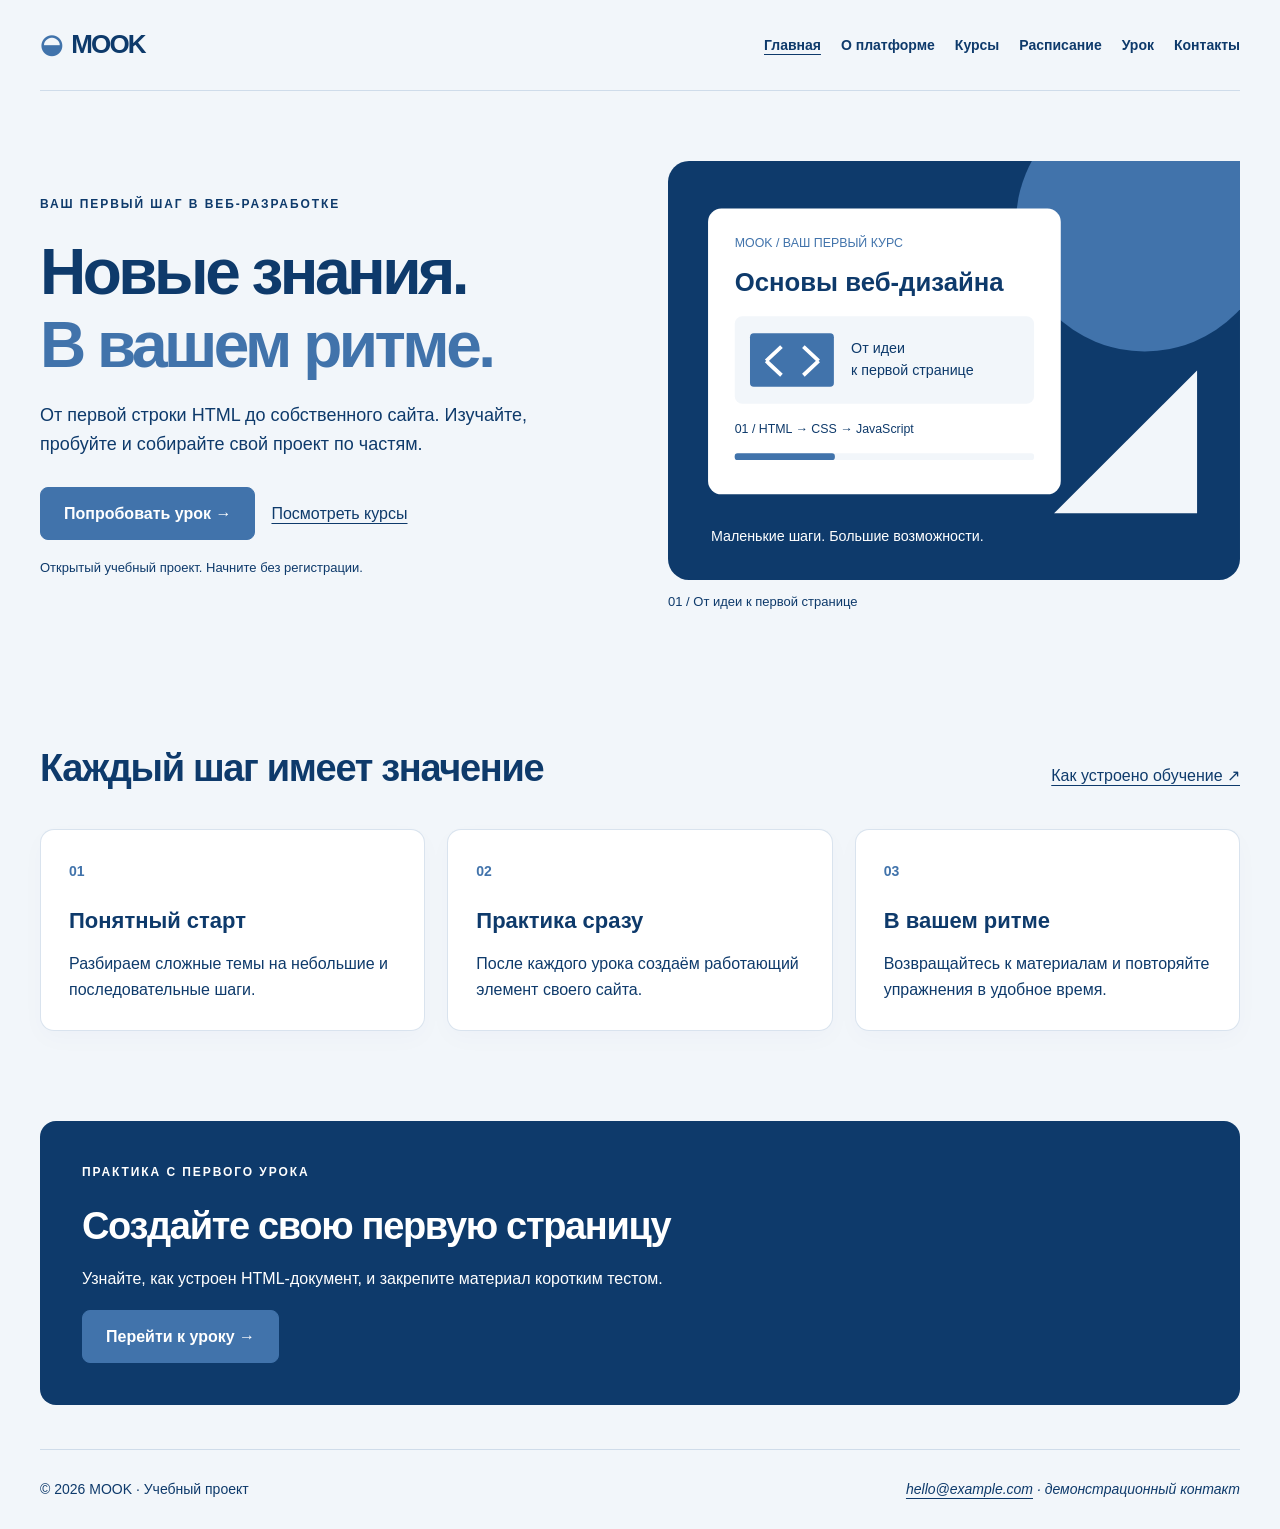
==== index.html @ a64ad2af "Complete MOOK coursework website and semantic HTML practice" ====
<!DOCTYPE html>
<html lang="ru">
<head>
<meta charset="UTF-8">
<meta name="viewport" content="width=device-width, initial-scale=1.0">
<title>Учитесь создавать сайты — MOOK</title>
<link rel="stylesheet" href="style.css">
</head>
<body>
<a class="skip" href="#main">Перейти к содержимому</a><header class="site-header wrap"><a class="brand" href="index.html">MOOK</a><button class="menu-toggle" type="button" aria-controls="main-menu" aria-expanded="false">Меню</button><nav id="main-menu" aria-label="Основная навигация"><a href="index.html" aria-current="page">Главная</a><a href="about.html">О платформе</a><a href="courses.html">Курсы</a><a href="schedule.html">Расписание</a><a href="lesson.html">Урок</a><a href="contacts.html">Контакты</a></nav></header><main id="main" class="wrap fade-in"><section class="hero"><div><p class="eyebrow">ВАШ ПЕРВЫЙ ШАГ В ВЕБ-РАЗРАБОТКЕ</p><h1>Новые знания.<br><span>В вашем ритме.</span></h1><p class="lead">От первой строки HTML до собственного сайта. Изучайте, пробуйте и собирайте свой проект по частям.</p><div class="actions"><a class="button" href="lesson.html">Попробовать урок →</a><a href="courses.html">Посмотреть курсы</a></div><p class="small">Открытый учебный проект. Начните без регистрации.</p></div><figure><img src="images/hero.svg" width="600" height="440" alt="Учебный маршрут: HTML, CSS и JavaScript"><figcaption>01 / От идеи к первой странице</figcaption></figure></section><section class="section"><div class="section-head"><h2>Каждый шаг имеет значение</h2><a href="about.html">Как устроено обучение ↗</a></div><div class="grid"><article class="card"><span class="number">01</span><h3>Понятный старт</h3><p>Разбираем сложные темы на небольшие и последовательные шаги.</p></article><article class="card"><span class="number">02</span><h3>Практика сразу</h3><p>После каждого урока создаём работающий элемент своего сайта.</p></article><article class="card"><span class="number">03</span><h3>В вашем ритме</h3><p>Возвращайтесь к материалам и повторяйте упражнения в удобное время.</p></article></div></section><section class="band"><p class="eyebrow">ПРАКТИКА С ПЕРВОГО УРОКА</p><h2>Создайте свою первую страницу</h2><p>Узнайте, как устроен HTML-документ, и закрепите материал коротким тестом.</p><a class="button" href="lesson.html">Перейти к уроку →</a></section></main><footer class="site-footer wrap" id="contacts"><p>© 2026 MOOK · Учебный проект</p><address><a href="mailto:hello@example.com">hello@example.com</a> · демонстрационный контакт</address></footer><script src="script.js"></script></body></html>
---- style.css ----
:root { --ink: #0E3A6B; --blue: #4173AB; --paper: #F2F6FA; --white: #fff; }
* { box-sizing: border-box; }
html { scroll-behavior: smooth; }
body { margin: 0; font-family: Arial, sans-serif; color: var(--ink); background: var(--paper); line-height: 1.6; }
h1, h2, h3, p, figure { margin: 0 0 18px; }
h1, h2, h3 { line-height: 1.15; }
h1 { font-size: clamp(36px, 5vw, 68px); letter-spacing: -.055em; }
h2 { font-size: clamp(27px, 3vw, 38px); letter-spacing: -.035em; }
h3 { font-size: 22px; }
a { color: inherit; text-underline-offset: 4px; }
a:hover { color: var(--blue); }
button, input, select, textarea { font: inherit; }
button, .button { cursor: pointer; }
img { max-width: 100%; height: auto; display: block; }
.wrap { width: min(1200px, calc(100% - 48px)); margin: auto; }
.site-header { display: flex; justify-content: space-between; align-items: center; gap: 24px; padding-block: 24px; border-bottom: 1px solid #4173ab33; }
.brand { font-size: 26px; font-weight: 800; text-decoration: none; letter-spacing: -.07em; }
.brand::before { content: '◒'; margin-right: 10px; color: var(--blue); }
nav { display: flex; flex-wrap: wrap; gap: 20px; align-items: center; }
nav a { text-decoration: none; font-size: 14px; font-weight: bold; }
nav a:hover, nav a[aria-current="page"] { text-decoration: underline; }
.button, button { display: inline-block; border: 1px solid var(--blue); padding: 13px 23px; background: var(--blue); color: white; text-decoration: none; border-radius: 8px; font-weight: bold; transition: background-color .3s, transform .3s; }
.button:hover, button:hover { background: var(--ink); color: white; transform: translateY(-2px); }
.button.secondary { background: transparent; color: var(--ink); }
.button.secondary:hover { background: white; }
.eyebrow { font-size: 12px; font-weight: bold; letter-spacing: .16em; text-transform: uppercase; margin-bottom: 22px; }
.hero { display: grid; grid-template-columns: 1fr 1fr; align-items: center; gap: 56px; padding-block: 70px; }
.hero h1 span { color: var(--blue); }
.lead { font-size: 18px; max-width: 550px; }
.actions { display: flex; flex-wrap: wrap; align-items: center; gap: 16px; margin: 28px 0 18px; }
.small, figcaption { font-size: 13px; }
figcaption { margin-top: 12px; }
.section { padding-block: 46px; }
.section-head { display: flex; justify-content: space-between; align-items: baseline; gap: 24px; margin-bottom: 20px; }
.grid { display: grid; grid-template-columns: repeat(3, minmax(0, 1fr)); gap: 22px; }
.card { background: white; border: 1px solid #4173ab33; border-radius: 14px; padding: 28px; box-shadow: 0 8px 24px #0e3a6b06; }
.card p:last-child { margin-bottom: 0; }
.number { display: inline-block; color: var(--blue); font-size: 14px; font-weight: bold; margin-bottom: 26px; }
.band { background: var(--ink); color: white; border-radius: 16px; padding: 42px; margin-block: 44px; }
.site-footer { display: flex; justify-content: space-between; flex-wrap: wrap; gap: 18px; padding-block: 28px; border-top: 1px solid #4173ab33; font-size: 14px; }
.site-footer p { margin: 0; }
.skip { position: absolute; left: 12px; top: -80px; background: white; padding: 10px; z-index: 10; }
.skip:focus { top: 10px; }
:focus-visible { outline: 3px solid var(--blue); outline-offset: 5px; }
.page-title { padding: 55px 0 28px; max-width: 820px; }
.page-title h1 { font-size: clamp(36px, 5vw, 58px); }
.panel { padding: 32px; background: white; border: 1px solid #4173ab33; border-radius: 14px; margin: 24px 0; }
label { display: block; font-weight: bold; margin-bottom: 8px; }
input, textarea, select { width: 100%; min-width: 0; padding: 12px; border: 1px solid var(--blue); border-radius: 6px; background: white; color: var(--ink); }
textarea { min-height: 110px; resize: vertical; }
.field { margin-bottom: 18px; }
.form-layout { display: grid; grid-template-columns: 1fr 1fr; gap: 22px; }
.form-layout .full { grid-column: 1 / -1; }
.status { min-height: 28px; font-weight: bold; margin-top: 16px; }
.table-scroll { overflow-x: auto; }
table { width: 100%; border-collapse: collapse; margin: 12px 0; }
caption { text-align: left; font-weight: bold; margin-bottom: 12px; }
th, td { text-align: left; padding: 15px; border-bottom: 1px solid #4173ab33; }
th { background: var(--paper); }
details { border-bottom: 1px solid #4173ab33; padding: 18px 0; }
summary { font-size: 20px; font-weight: bold; cursor: pointer; }
details p { margin-top: 16px; }
.menu-toggle { display: none; }
.quiz label { font-weight: normal; padding: 9px 0; }
.quiz input { width: auto; margin-right: 8px; }
fieldset { border: 1px solid #4173ab33; border-radius: 8px; margin: 20px 0; padding: 18px; }
legend { font-weight: bold; padding: 0 7px; }
video { display: block; width: 100%; max-width: 680px; border-radius: 12px; background: var(--ink); }
.motion-card { transition: transform .3s, box-shadow .3s; }
.motion-card:hover { transform: translateY(-7px); box-shadow: 0 14px 30px #0e3a6b1c; }
.fade-in { animation: appear .7s ease-out both; }
@keyframes appear { from { opacity: 0; transform: translateY(15px); } to { opacity: 1; transform: translateY(0); } }
@media (max-width: 900px) { .site-header { gap: 14px; } nav { gap: 12px; } .hero { gap: 26px; } }
@media (max-width: 768px) { .grid { grid-template-columns: repeat(2, minmax(0, 1fr)); } .hero { grid-template-columns: 1fr; padding-block: 40px; } .hero figure { max-width: 540px; } .site-header { flex-wrap: wrap; } .form-layout { grid-template-columns: 1fr; } }
@media (max-width: 576px) { .wrap { width: calc(100% - 32px); } .grid { grid-template-columns: 1fr; } .site-footer { flex-direction: column; text-align: center; } .site-header { align-items: center; } .site-header nav { width: 100%; } .section-head { display: block; } .band, .panel { padding: 24px; } .section { padding-block: 28px; } .menu-toggle { display: block; padding: 8px 14px; } .js .site-header nav { display: none; } .js .site-header nav.is-open { display: flex; flex-direction: column; align-items: stretch; } }
@media (prefers-reduced-motion: reduce) { html { scroll-behavior: auto; } *, *::before, *::after { animation: none !important; transition: none !important; } }

pre { padding: 18px; background: var(--paper); border-radius: 8px; overflow-x: auto; }
[hidden] { display: none !important; }
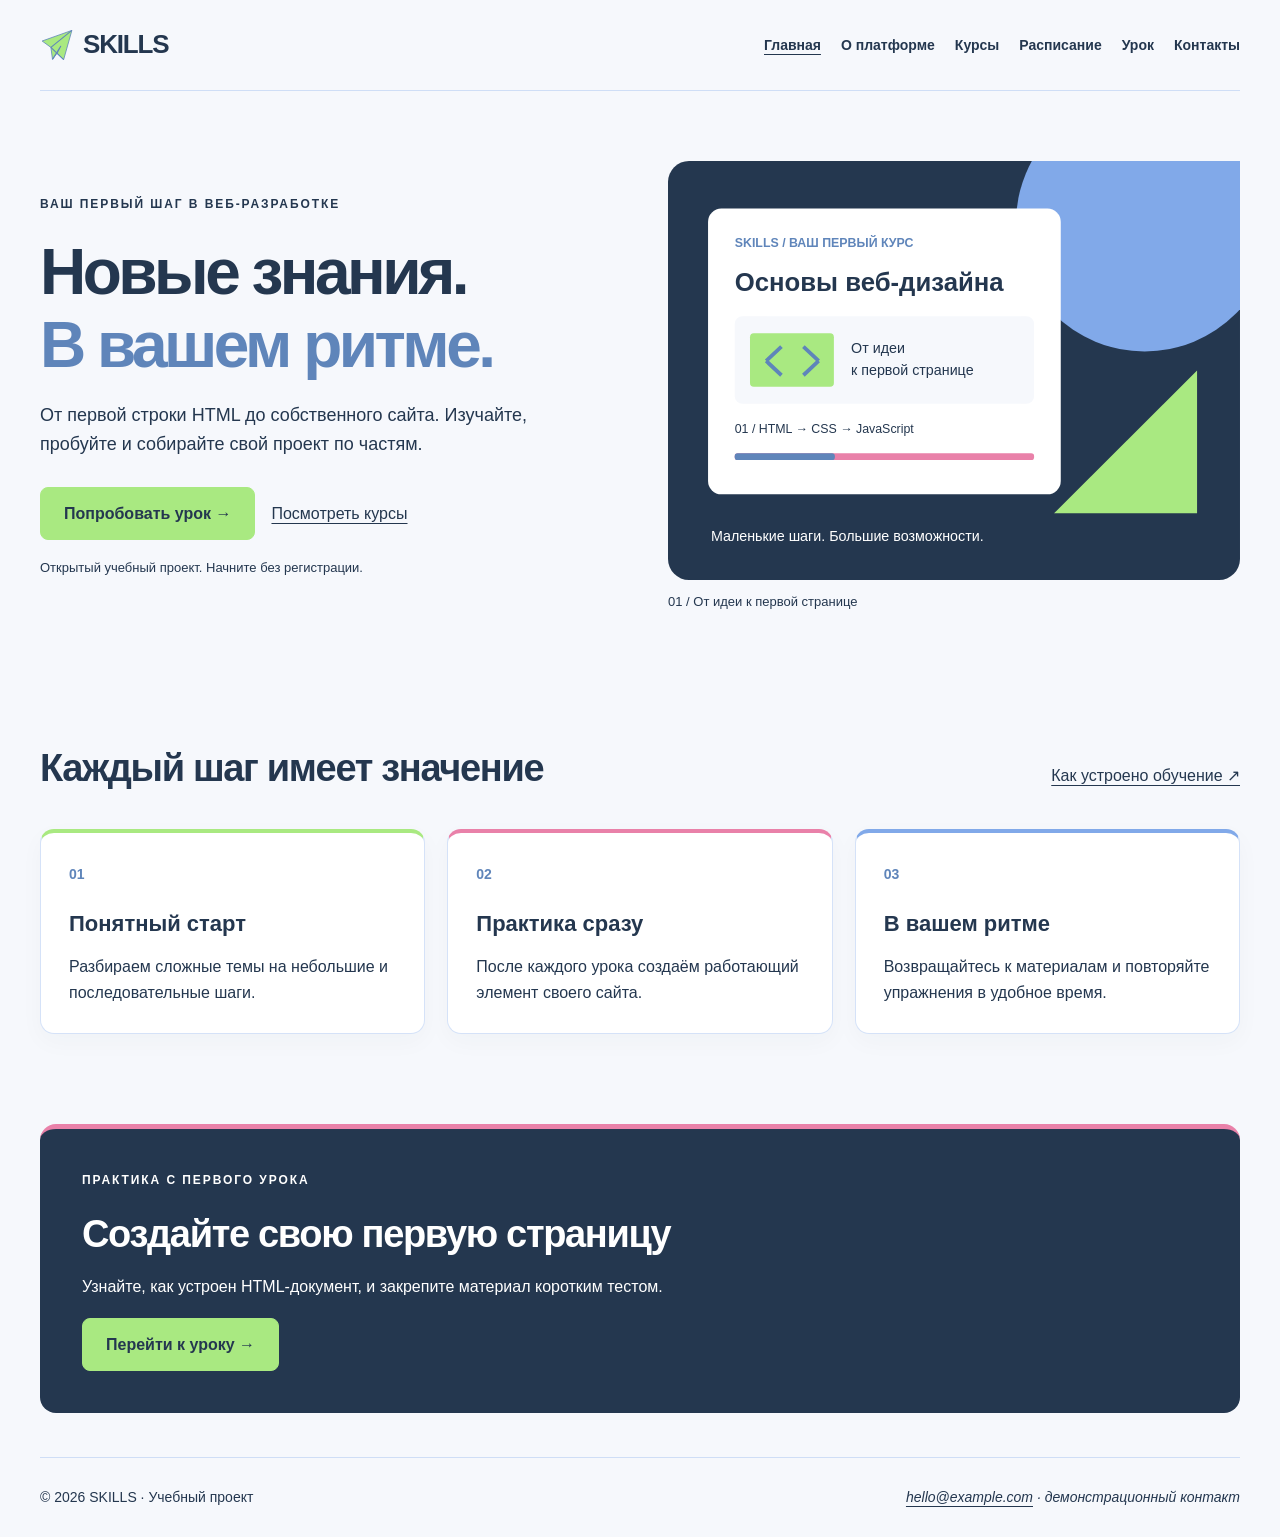
==== commit b5aced7a: "Complete MOOK coursework website and semantic HTML practice" ====
--- a/index.html
+++ b/index.html
@@ -3,8 +3,10 @@
 <head>
 <meta charset="UTF-8">
 <meta name="viewport" content="width=device-width, initial-scale=1.0">
-<title>Учитесь создавать сайты — MOOK</title>
+<title>Учитесь создавать сайты — SKILLS</title>
+<meta name="theme-color" content="#F6F8FC">
+<link rel="icon" href="images/paper-plane.svg" type="image/svg+xml">
 <link rel="stylesheet" href="style.css">
 </head>
 <body>
-<a class="skip" href="#main">Перейти к содержимому</a><header class="site-header wrap"><a class="brand" href="index.html">MOOK</a><button class="menu-toggle" type="button" aria-controls="main-menu" aria-expanded="false">Меню</button><nav id="main-menu" aria-label="Основная навигация"><a href="index.html" aria-current="page">Главная</a><a href="about.html">О платформе</a><a href="courses.html">Курсы</a><a href="schedule.html">Расписание</a><a href="lesson.html">Урок</a><a href="contacts.html">Контакты</a></nav></header><main id="main" class="wrap fade-in"><section class="hero"><div><p class="eyebrow">ВАШ ПЕРВЫЙ ШАГ В ВЕБ-РАЗРАБОТКЕ</p><h1>Новые знания.<br><span>В вашем ритме.</span></h1><p class="lead">От первой строки HTML до собственного сайта. Изучайте, пробуйте и собирайте свой проект по частям.</p><div class="actions"><a class="button" href="lesson.html">Попробовать урок →</a><a href="courses.html">Посмотреть курсы</a></div><p class="small">Открытый учебный проект. Начните без регистрации.</p></div><figure><img src="images/hero.svg" width="600" height="440" alt="Учебный маршрут: HTML, CSS и JavaScript"><figcaption>01 / От идеи к первой странице</figcaption></figure></section><section class="section"><div class="section-head"><h2>Каждый шаг имеет значение</h2><a href="about.html">Как устроено обучение ↗</a></div><div class="grid"><article class="card"><span class="number">01</span><h3>Понятный старт</h3><p>Разбираем сложные темы на небольшие и последовательные шаги.</p></article><article class="card"><span class="number">02</span><h3>Практика сразу</h3><p>После каждого урока создаём работающий элемент своего сайта.</p></article><article class="card"><span class="number">03</span><h3>В вашем ритме</h3><p>Возвращайтесь к материалам и повторяйте упражнения в удобное время.</p></article></div></section><section class="band"><p class="eyebrow">ПРАКТИКА С ПЕРВОГО УРОКА</p><h2>Создайте свою первую страницу</h2><p>Узнайте, как устроен HTML-документ, и закрепите материал коротким тестом.</p><a class="button" href="lesson.html">Перейти к уроку →</a></section></main><footer class="site-footer wrap" id="contacts"><p>© 2026 MOOK · Учебный проект</p><address><a href="mailto:hello@example.com">hello@example.com</a> · демонстрационный контакт</address></footer><script src="script.js"></script></body></html>
+<a class="skip" href="#main">Перейти к содержимому</a><header class="site-header wrap"><a class="brand" href="index.html"><img class="brand-icon" src="images/paper-plane.svg" width="34" height="34" alt="">SKILLS</a><button class="menu-toggle" type="button" aria-controls="main-menu" aria-expanded="false">Меню</button><nav id="main-menu" aria-label="Основная навигация"><a href="index.html" aria-current="page">Главная</a><a href="about.html">О платформе</a><a href="courses.html">Курсы</a><a href="schedule.html">Расписание</a><a href="lesson.html">Урок</a><a href="contacts.html">Контакты</a></nav></header><main id="main" class="wrap fade-in"><section class="hero"><div><p class="eyebrow">ВАШ ПЕРВЫЙ ШАГ В ВЕБ-РАЗРАБОТКЕ</p><h1>Новые знания.<br><span>В вашем ритме.</span></h1><p class="lead">От первой строки HTML до собственного сайта. Изучайте, пробуйте и собирайте свой проект по частям.</p><div class="actions"><a class="button" href="lesson.html">Попробовать урок →</a><a href="courses.html">Посмотреть курсы</a></div><p class="small">Открытый учебный проект. Начните без регистрации.</p></div><figure><img src="images/hero.svg" width="600" height="440" alt="Учебный маршрут: HTML, CSS и JavaScript"><figcaption>01 / От идеи к первой странице</figcaption></figure></section><section class="section"><div class="section-head"><h2>Каждый шаг имеет значение</h2><a href="about.html">Как устроено обучение ↗</a></div><div class="grid"><article class="card"><span class="number">01</span><h3>Понятный старт</h3><p>Разбираем сложные темы на небольшие и последовательные шаги.</p></article><article class="card"><span class="number">02</span><h3>Практика сразу</h3><p>После каждого урока создаём работающий элемент своего сайта.</p></article><article class="card"><span class="number">03</span><h3>В вашем ритме</h3><p>Возвращайтесь к материалам и повторяйте упражнения в удобное время.</p></article></div></section><section class="band"><p class="eyebrow">ПРАКТИКА С ПЕРВОГО УРОКА</p><h2>Создайте свою первую страницу</h2><p>Узнайте, как устроен HTML-документ, и закрепите материал коротким тестом.</p><a class="button" href="lesson.html">Перейти к уроку →</a></section></main><footer class="site-footer wrap" id="contacts"><p>© 2026 SKILLS · Учебный проект</p><address><a href="mailto:hello@example.com">hello@example.com</a> · демонстрационный контакт</address></footer><script src="script.js"></script></body></html>
--- a/style.css
+++ b/style.css
@@ -1,4 +1,4 @@
-:root { --ink: #0E3A6B; --blue: #4173AB; --paper: #F2F6FA; --white: #fff; }
+:root { --ink: #24374F; --blue: #5F85BA; --paper: #F6F8FC; --white: #fff; --green: #A9E981; --pink: #E981A9; --sky: #81A9E9; }
 * { box-sizing: border-box; }
 html { scroll-behavior: smooth; }
 body { margin: 0; font-family: Arial, sans-serif; color: var(--ink); background: var(--paper); line-height: 1.6; }
@@ -13,14 +13,14 @@
 button, .button { cursor: pointer; }
 img { max-width: 100%; height: auto; display: block; }
 .wrap { width: min(1200px, calc(100% - 48px)); margin: auto; }
-.site-header { display: flex; justify-content: space-between; align-items: center; gap: 24px; padding-block: 24px; border-bottom: 1px solid #4173ab33; }
-.brand { font-size: 26px; font-weight: 800; text-decoration: none; letter-spacing: -.07em; }
-.brand::before { content: '◒'; margin-right: 10px; color: var(--blue); }
+.site-header { display: flex; justify-content: space-between; align-items: center; gap: 24px; padding-block: 24px; border-bottom: 1px solid #81a9e955; }
+.brand { display: inline-flex; align-items: center; gap: 9px; font-size: 26px; font-weight: 800; text-decoration: none; letter-spacing: -.045em; }
+.brand-icon { width: 34px; height: 34px; flex: 0 0 34px; }
 nav { display: flex; flex-wrap: wrap; gap: 20px; align-items: center; }
 nav a { text-decoration: none; font-size: 14px; font-weight: bold; }
 nav a:hover, nav a[aria-current="page"] { text-decoration: underline; }
-.button, button { display: inline-block; border: 1px solid var(--blue); padding: 13px 23px; background: var(--blue); color: white; text-decoration: none; border-radius: 8px; font-weight: bold; transition: background-color .3s, transform .3s; }
-.button:hover, button:hover { background: var(--ink); color: white; transform: translateY(-2px); }
+.button, button { display: inline-block; border: 1px solid var(--green); padding: 13px 23px; background: var(--green); color: var(--ink); text-decoration: none; border-radius: 8px; font-weight: bold; transition: background-color .3s, transform .3s; }
+.button:hover, button:hover { background: var(--sky); border-color: var(--sky); color: var(--ink); transform: translateY(-2px); }
 .button.secondary { background: transparent; color: var(--ink); }
 .button.secondary:hover { background: white; }
 .eyebrow { font-size: 12px; font-weight: bold; letter-spacing: .16em; text-transform: uppercase; margin-bottom: 22px; }
@@ -33,20 +33,23 @@
 .section { padding-block: 46px; }
 .section-head { display: flex; justify-content: space-between; align-items: baseline; gap: 24px; margin-bottom: 20px; }
 .grid { display: grid; grid-template-columns: repeat(3, minmax(0, 1fr)); gap: 22px; }
-.card { background: white; border: 1px solid #4173ab33; border-radius: 14px; padding: 28px; box-shadow: 0 8px 24px #0e3a6b06; }
+.card { background: white; border: 1px solid #81a9e955; border-radius: 14px; padding: 28px; box-shadow: 0 8px 24px #24374f08; }
+.card:nth-child(3n + 1) { border-top: 4px solid var(--green); }
+.card:nth-child(3n + 2) { border-top: 4px solid var(--pink); }
+.card:nth-child(3n) { border-top: 4px solid var(--sky); }
 .card p:last-child { margin-bottom: 0; }
 .number { display: inline-block; color: var(--blue); font-size: 14px; font-weight: bold; margin-bottom: 26px; }
-.band { background: var(--ink); color: white; border-radius: 16px; padding: 42px; margin-block: 44px; }
-.site-footer { display: flex; justify-content: space-between; flex-wrap: wrap; gap: 18px; padding-block: 28px; border-top: 1px solid #4173ab33; font-size: 14px; }
+.band { background: var(--ink); color: white; border-radius: 16px; padding: 42px; margin-block: 44px; border-top: 5px solid var(--pink); }
+.site-footer { display: flex; justify-content: space-between; flex-wrap: wrap; gap: 18px; padding-block: 28px; border-top: 1px solid #81a9e955; font-size: 14px; }
 .site-footer p { margin: 0; }
 .skip { position: absolute; left: 12px; top: -80px; background: white; padding: 10px; z-index: 10; }
 .skip:focus { top: 10px; }
-:focus-visible { outline: 3px solid var(--blue); outline-offset: 5px; }
+:focus-visible { outline: 3px solid var(--pink); outline-offset: 5px; }
 .page-title { padding: 55px 0 28px; max-width: 820px; }
 .page-title h1 { font-size: clamp(36px, 5vw, 58px); }
-.panel { padding: 32px; background: white; border: 1px solid #4173ab33; border-radius: 14px; margin: 24px 0; }
+.panel { padding: 32px; background: white; border: 1px solid #81a9e955; border-radius: 14px; margin: 24px 0; }
 label { display: block; font-weight: bold; margin-bottom: 8px; }
-input, textarea, select { width: 100%; min-width: 0; padding: 12px; border: 1px solid var(--blue); border-radius: 6px; background: white; color: var(--ink); }
+input, textarea, select { width: 100%; min-width: 0; padding: 12px; border: 1px solid var(--sky); border-radius: 6px; background: white; color: var(--ink); }
 textarea { min-height: 110px; resize: vertical; }
 .field { margin-bottom: 18px; }
 .form-layout { display: grid; grid-template-columns: 1fr 1fr; gap: 22px; }
@@ -55,19 +58,19 @@
 .table-scroll { overflow-x: auto; }
 table { width: 100%; border-collapse: collapse; margin: 12px 0; }
 caption { text-align: left; font-weight: bold; margin-bottom: 12px; }
-th, td { text-align: left; padding: 15px; border-bottom: 1px solid #4173ab33; }
+th, td { text-align: left; padding: 15px; border-bottom: 1px solid #81a9e955; }
 th { background: var(--paper); }
-details { border-bottom: 1px solid #4173ab33; padding: 18px 0; }
+details { border-bottom: 1px solid #81a9e955; padding: 18px 0; }
 summary { font-size: 20px; font-weight: bold; cursor: pointer; }
 details p { margin-top: 16px; }
 .menu-toggle { display: none; }
 .quiz label { font-weight: normal; padding: 9px 0; }
 .quiz input { width: auto; margin-right: 8px; }
-fieldset { border: 1px solid #4173ab33; border-radius: 8px; margin: 20px 0; padding: 18px; }
+fieldset { border: 1px solid #81a9e955; border-radius: 8px; margin: 20px 0; padding: 18px; }
 legend { font-weight: bold; padding: 0 7px; }
 video { display: block; width: 100%; max-width: 680px; border-radius: 12px; background: var(--ink); }
 .motion-card { transition: transform .3s, box-shadow .3s; }
-.motion-card:hover { transform: translateY(-7px); box-shadow: 0 14px 30px #0e3a6b1c; }
+.motion-card:hover { transform: translateY(-7px); box-shadow: 0 14px 30px #24374f20; }
 .fade-in { animation: appear .7s ease-out both; }
 @keyframes appear { from { opacity: 0; transform: translateY(15px); } to { opacity: 1; transform: translateY(0); } }
 @media (max-width: 900px) { .site-header { gap: 14px; } nav { gap: 12px; } .hero { gap: 26px; } }
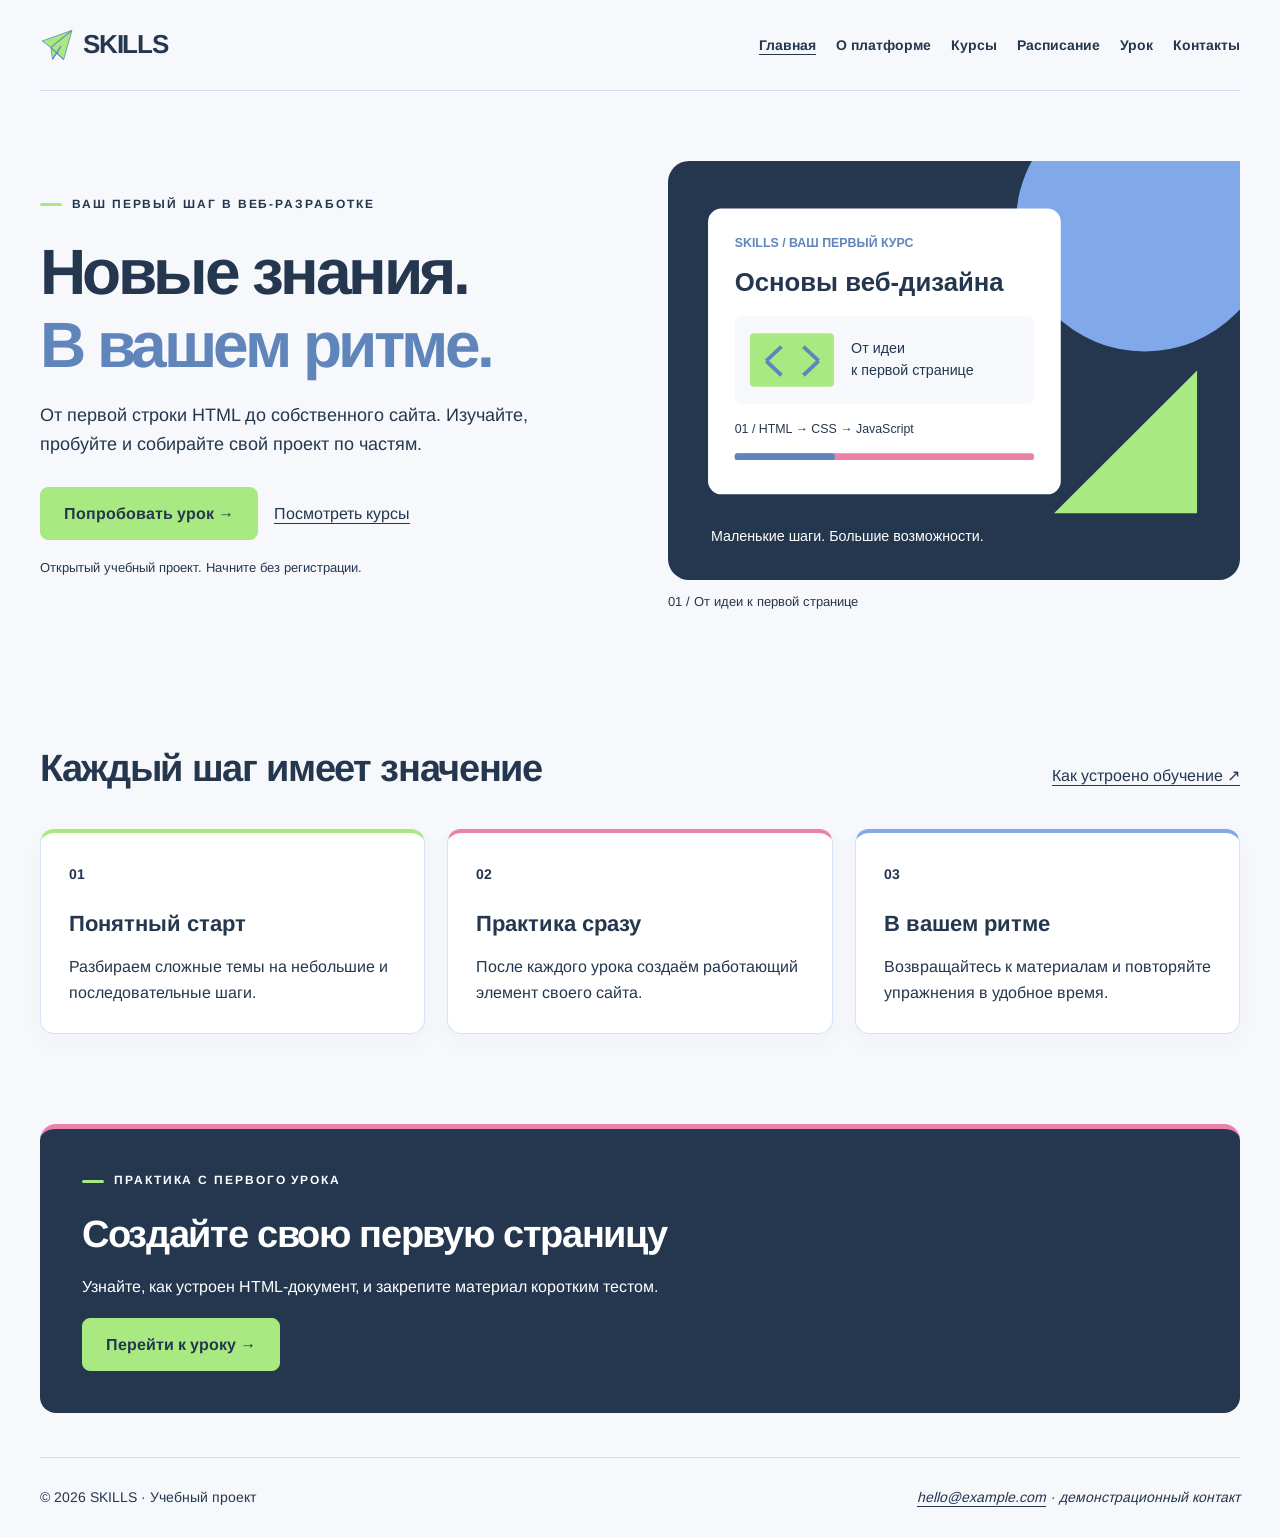
==== commit 16f116c1: "Shorten coursework text and refine dash typography" ====
--- a/index.html
+++ b/index.html
@@ -3,7 +3,7 @@
 <head>
 <meta charset="UTF-8">
 <meta name="viewport" content="width=device-width, initial-scale=1.0">
-<title>Учитесь создавать сайты — SKILLS</title>
+<title>Учитесь создавать сайты – SKILLS</title>
 <meta name="theme-color" content="#F6F8FC">
 <link rel="icon" href="images/paper-plane.svg" type="image/svg+xml">
 <link rel="stylesheet" href="style.css">
--- a/style.css
+++ b/style.css
@@ -1,7 +1,8 @@
+@font-face { font-family: 'Arimo'; src: url('fonts/Arimo-Variable.ttf') format('truetype'); font-style: normal; font-weight: 400 700; font-display: swap; }
 :root { --ink: #24374F; --blue: #5F85BA; --paper: #F6F8FC; --white: #fff; --green: #A9E981; --pink: #E981A9; --sky: #81A9E9; }
 * { box-sizing: border-box; }
 html { scroll-behavior: smooth; }
-body { margin: 0; font-family: Arial, sans-serif; color: var(--ink); background: var(--paper); line-height: 1.6; }
+body { margin: 0; font-family: 'Arimo', Arial, sans-serif; color: var(--ink); background: var(--paper); line-height: 1.6; }
 h1, h2, h3, p, figure { margin: 0 0 18px; }
 h1, h2, h3 { line-height: 1.15; }
 h1 { font-size: clamp(36px, 5vw, 68px); letter-spacing: -.055em; }
@@ -24,6 +25,7 @@
 .button.secondary { background: transparent; color: var(--ink); }
 .button.secondary:hover { background: white; }
 .eyebrow { font-size: 12px; font-weight: bold; letter-spacing: .16em; text-transform: uppercase; margin-bottom: 22px; }
+.eyebrow::before { content: ""; display: inline-block; width: 22px; height: 3px; margin-right: 10px; border-radius: 2px; background: var(--green); vertical-align: middle; }
 .hero { display: grid; grid-template-columns: 1fr 1fr; align-items: center; gap: 56px; padding-block: 70px; }
 .hero h1 span { color: var(--blue); }
 .lead { font-size: 18px; max-width: 550px; }
@@ -38,7 +40,7 @@
 .card:nth-child(3n + 2) { border-top: 4px solid var(--pink); }
 .card:nth-child(3n) { border-top: 4px solid var(--sky); }
 .card p:last-child { margin-bottom: 0; }
-.number { display: inline-block; color: var(--blue); font-size: 14px; font-weight: bold; margin-bottom: 26px; }
+.number { display: inline-block; color: var(--ink); font-size: 14px; font-weight: bold; margin-bottom: 26px; }
 .band { background: var(--ink); color: white; border-radius: 16px; padding: 42px; margin-block: 44px; border-top: 5px solid var(--pink); }
 .site-footer { display: flex; justify-content: space-between; flex-wrap: wrap; gap: 18px; padding-block: 28px; border-top: 1px solid #81a9e955; font-size: 14px; }
 .site-footer p { margin: 0; }
